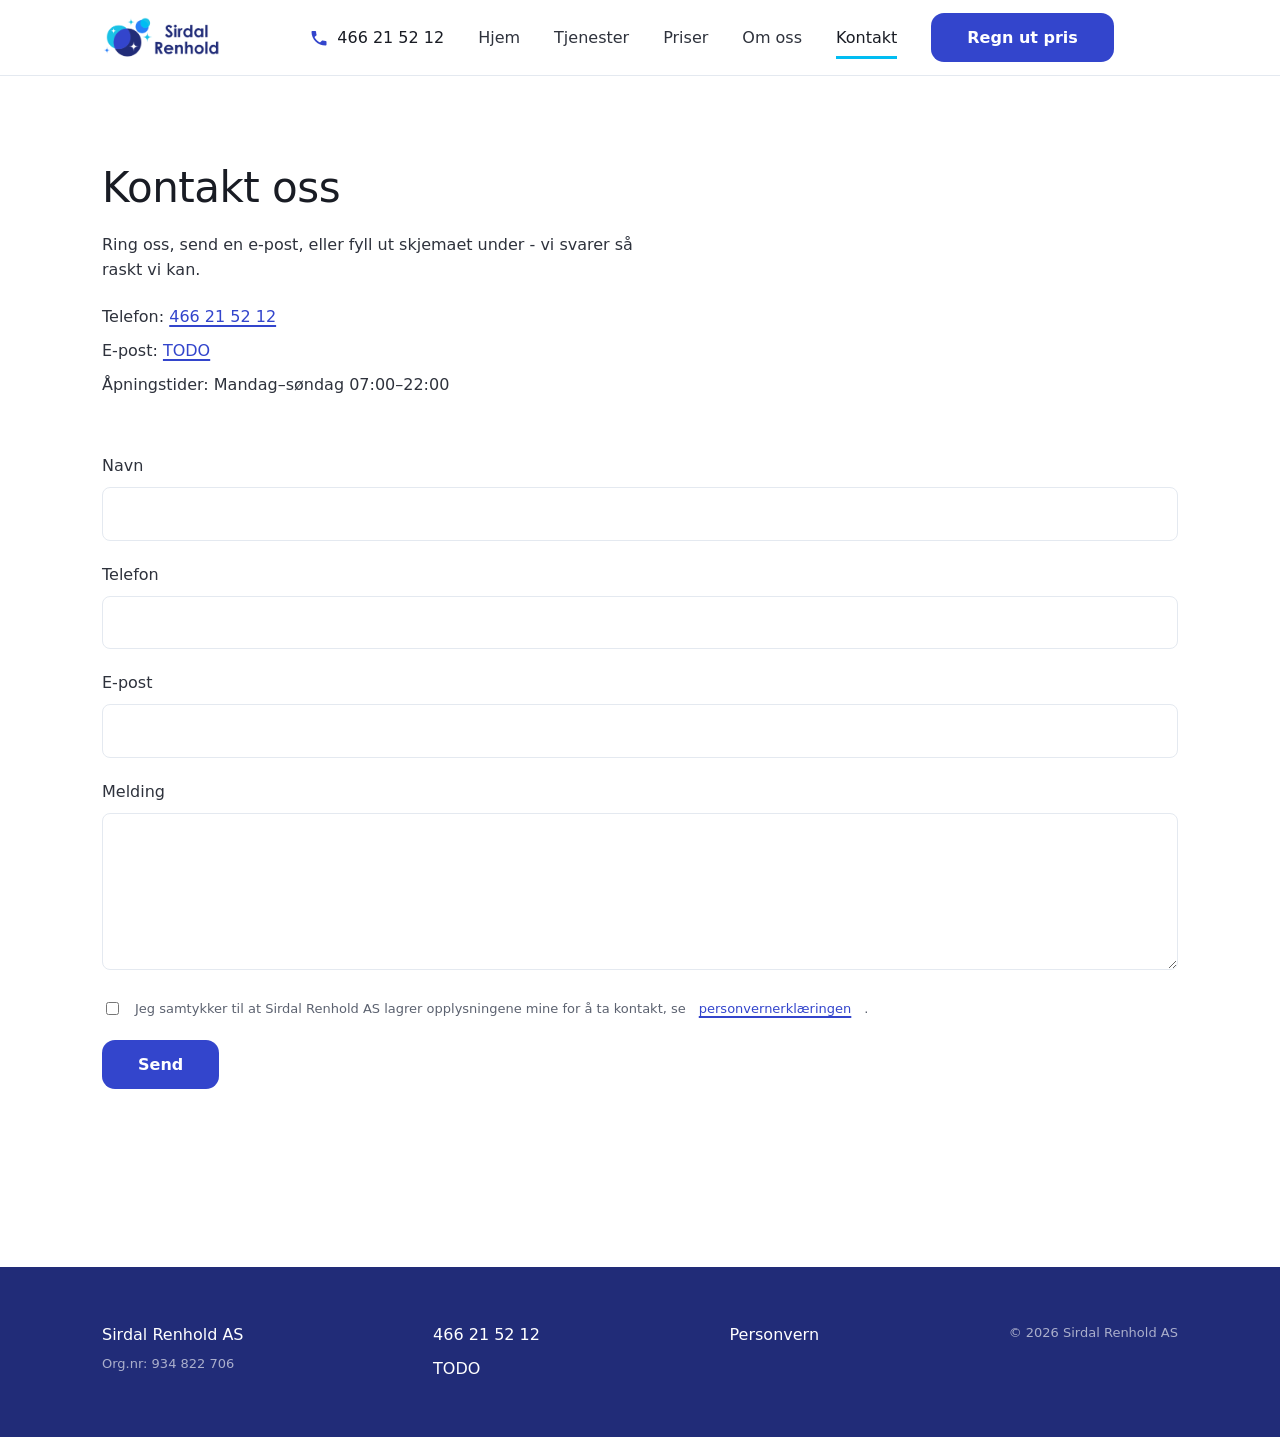
==== kontakt.html @ a957d463 "first build" ====
<!doctype html>
<html lang="nb">
  <head>
    <meta charset="UTF-8" />
    <meta name="viewport" content="width=device-width, initial-scale=1" />
    <title>Kontakt oss – Sirdal Renhold AS</title>
    <meta
      name="description"
      content="Ta kontakt med Sirdal Renhold AS for hyttevask, flyttevask og mer. Ring oss eller send en henvendelse."
    />
    <link rel="canonical" href="https://sirdalrenhold.no/kontakt.html" />
    <link rel="stylesheet" href="/assets/css/tokens.css" />
    <link rel="stylesheet" href="/assets/css/base.css" />
    <link rel="stylesheet" href="/assets/css/components.css" />
  </head>
  <body>
    <a class="skip-link" href="#main">Hopp til hovedinnhold</a>
    <header class="site-header">
      <div class="container header-inner">
        <a
          class="logo"
          href="/index.html"
          aria-label="Sirdal Renhold – til forsiden"
        >
          <img src="/assets/img/logo.png" alt="" width="600" height="213" />
        </a>
        <a
          class="header-phone"
          data-business="phone-href"
          href="tel:+4746215212"
        >
          <svg
            class="icon"
            viewBox="0 0 24 24"
            aria-hidden="true"
            focusable="false"
          >
            <path
              d="M6.6 10.8c1.4 2.8 3.8 5.1 6.6 6.6l2.2-2.2c.3-.3.7-.4 1-.2 1.1.4 2.3.6 3.6.6.6 0 1 .4 1 1V20c0 .6-.4 1-1 1C10.4 21 3 13.6 3 4.5c0-.6.4-1 1-1h3.5c.6 0 1 .4 1 1 0 1.2.2 2.4.6 3.6.1.4 0 .8-.3 1z"
            />
          </svg>
          <span data-business="phone-display">466 21 52 12</span>
        </a>
        <button
          class="hamburger"
          type="button"
          aria-expanded="false"
          aria-controls="main-nav"
          data-nav-toggle
        >
          <span class="sr-only">Åpne meny</span>
          <span class="hamburger-bar" aria-hidden="true"></span>
          <span class="hamburger-bar" aria-hidden="true"></span>
          <span class="hamburger-bar" aria-hidden="true"></span>
        </button>
        <nav class="main-nav" id="main-nav" data-nav aria-label="Hovedmeny">
          <ul>
            <li><a href="/index.html">Hjem</a></li>
            <li><a href="/tjenester.html">Tjenester</a></li>
            <li><a href="/priser.html">Priser</a></li>
            <li><a href="/om-oss.html">Om oss</a></li>
            <li><a href="/kontakt.html" aria-current="page">Kontakt</a></li>
            <a class="btn btn-primary nav-cta" href="/priser.html"
              >Regn ut pris</a
            >
          </ul>
        </nav>
      </div>
    </header>

    <main id="main">
      <section class="section">
        <div class="container">
          <h1>Kontakt oss</h1>
          <p>
            Ring oss, send en e-post, eller fyll ut skjemaet under - vi svarer
            så raskt vi kan.
          </p>

          <ul class="footer-contact" style="margin-bottom: var(--space-6)">
            <li>
              Telefon:
              <a data-business="phone-href" href="tel:+4746215212"
                ><span data-business="phone-display">466 21 52 12</span></a
              >
            </li>
            <li>
              E-post:
              <a data-business="email-href" href="mailto:TODO"
                ><span data-business="email-display">TODO</span></a
              >
            </li>
            <li>Åpningstider: Mandag–søndag 07:00–22:00</li>
          </ul>

          <form data-contact-form novalidate>
            <div class="form-field">
              <label for="contact-name">Navn</label>
              <input
                type="text"
                id="contact-name"
                name="name"
                required
                autocomplete="name"
              />
            </div>
            <div class="form-field">
              <label for="contact-phone">Telefon</label>
              <input
                type="tel"
                id="contact-phone"
                name="phone"
                required
                autocomplete="tel"
              />
            </div>
            <div class="form-field">
              <label for="contact-email">E-post</label>
              <input
                type="email"
                id="contact-email"
                name="email"
                required
                autocomplete="email"
              />
            </div>
            <div class="form-field">
              <label for="contact-message">Melding</label>
              <textarea
                id="contact-message"
                name="message"
                rows="5"
                required
              ></textarea>
            </div>
            <label class="checkbox-field">
              <input
                type="checkbox"
                id="contact-consent"
                name="consent"
                required
              />
              Jeg samtykker til at Sirdal Renhold AS lagrer opplysningene mine
              for å ta kontakt, se
              <a href="/personvern.html">personvernerklæringen</a>.
            </label>
            <button type="submit" class="btn btn-primary">Send</button>
          </form>
        </div>
      </section>
    </main>

    <footer class="site-footer">
      <div class="container footer-inner">
        <div class="footer-brand">
          <p class="footer-name" data-business="name">Sirdal Renhold AS</p>
          <p class="footer-orgnr" data-business="org-nr">Org.nr: 934 822 706</p>
        </div>
        <ul class="footer-contact">
          <li>
            <a data-business="phone-href" href="tel:+4746215212"
              ><span data-business="phone-display">466 21 52 12</span></a
            >
          </li>
          <li>
            <a data-business="email-href" href="mailto:TODO"
              ><span data-business="email-display">TODO</span></a
            >
          </li>
        </ul>
        <ul class="footer-links">
          <li><a href="/personvern.html">Personvern</a></li>
        </ul>
        <p class="footer-copy">
          &copy; <span data-year>2026</span> Sirdal Renhold AS
        </p>
      </div>
    </footer>
    <div class="sticky-cta" data-sticky-cta>
      <a class="btn btn-primary" href="/priser.html">Regn ut pris</a>
      <a
        class="btn btn-secondary"
        data-business="phone-href"
        href="tel:+4746215212"
        >Ring oss</a
      >
    </div>

    <script type="module" src="/assets/js/ui.js"></script>
    <script type="module">
      // Standalone contact form - separate from the price wizard's own form.
      // TODO: faza 3 - send skjemadata til backend i stedet for å bare
      // omdirigere til takkesiden.
      document
        .querySelector('[data-contact-form]')
        .addEventListener('submit', (event) => {
          event.preventDefault();
          window.location.href = '/takk.html';
        });
    </script>
  </body>
</html>
---- assets/css/tokens.css ----
/* Design tokens — Sirdal Renhold
   Type scale steps by √φ (1.272), so every second step is exactly the
   golden ratio. Spacing follows Fibonacci, which converges on φ. */

:root {
  /* Brand ---------------------------------------------------------- */
  --brand-900: #212c78; /* header, footer, CTA hover */
  --brand-600: #3345cc; /* CTA, links, active slider */
  --brand-accent: #01bdf2; /* accents only — 2.2:1 on white */

  /* Ink — headings are near-black, not navy. Three stacked layers of
     brand blue (logo, header, headings) flattened the hierarchy. */
  --ink-900: #191c24;
  --ink-700: #2e323c;
  --ink-500: #5c6270;
  --ink-300: #8a909e;

  --text-primary: var(--ink-700);
  --text-heading: var(--ink-900);
  --text-secondary: var(--ink-500);
  --text-muted: var(--ink-300);

  /* Surfaces ------------------------------------------------------- */
  --surface: #ffffff;
  --surface-alt: #f4f7fb;
  --surface-ink: var(--brand-900);

  --border: #e4e9f0;
  --rule: #dde3ec;

  /* Roles ---------------------------------------------------------- */
  --link: var(--brand-600);
  --cta-bg: var(--brand-600);
  --cta-bg-hover: var(--brand-900);
  --cta-text: #ffffff;
  --danger: #b3261e; /* form/validation errors */
  --star: #c8912e; /* review ratings — amber, not cyan (2.2:1 disappears) */

  /* Type ----------------------------------------------------------- */
  --font-base: 'Figtree', system-ui, -apple-system, sans-serif;
  --font-display: var(--font-base);

  --fs-xs: 0.8125rem; /* 13 */
  --fs-base: 1rem; /* 16 */
  --fs-md: 1.25rem; /* 20 */
  --fs-lg: 1.625rem; /* 26 */
  --fs-xl: 2.0625rem; /* 33 */
  --fs-2xl: 2.625rem; /* 42 */
  --fs-3xl: 3.3125rem; /* 53 */
  --fs-display: clamp(2.6rem, 9vw, 4.25rem); /* 42 → 68 */

  --line-base: 1.618;
  --line-snug: 1.35;
  --line-tight: 1.08;

  --tracking-display: -0.022em;
  --tracking-heading: -0.012em;

  --weight-regular: 400;
  --weight-medium: 500;
  --weight-semibold: 600;

  /* Space — Fibonacci ---------------------------------------------- */
  --space-1: 0.3125rem; /* 5 */
  --space-2: 0.5rem; /* 8 */
  --space-3: 0.8125rem; /* 13 */
  --space-4: 1.3125rem; /* 21 */
  --space-5: 2.125rem; /* 34 */
  --space-6: 3.4375rem; /* 55 */
  --space-7: 5.5625rem; /* 89 */

  /* Layout — φ splits: 38.2% / 61.8% ------------------------------- */
  --maxw: 71.5rem;
  --measure: 34rem; /* ~68 characters */
  --split-minor: 38.2%;
  --split-major: 61.8%;

  --radius-sm: 8px;
  --radius: 13px;
  --radius-lg: 21px;

  --motion-duration: 380ms;
  --motion-ease: cubic-bezier(0.22, 0.61, 0.36, 1);

  /* Shadow — used sparingly; borders carry elevation everywhere else. */
  --shadow-lifted: 0 -8px 24px rgba(25, 28, 36, 0.12);
}
---- assets/css/base.css ----
/* Base styles: reset, typography, layout primitives and accessibility
   helpers shared by every page. Mobile-first — unadorned rules target
   small screens, larger breakpoints are added on top. */

*,
*::before,
*::after {
  box-sizing: border-box;
}

html {
  -webkit-text-size-adjust: 100%;
}

body {
  margin: 0;
  font-family: var(--font-base);
  font-size: var(--fs-base);
  font-weight: var(--weight-regular);
  line-height: var(--line-base);
  color: var(--text-primary);
  background: var(--surface);
  -webkit-font-smoothing: antialiased;
}

/* Headings ---------------------------------------------------------- */
/* Near-black, not brand navy. Weight stays at 500 — at these sizes,
   presence comes from scale and whitespace rather than bold weight. */

h1,
h2,
h3,
h4 {
  color: var(--text-heading);
  font-weight: var(--weight-medium);
  line-height: var(--line-tight);
  letter-spacing: var(--tracking-heading);
  text-wrap: balance;
  margin: 0 0 var(--space-4);
}

h1 {
  font-size: var(--fs-2xl);
}

h2 {
  font-size: var(--fs-xl);
  margin-bottom: var(--space-4);
}

h3 {
  font-size: var(--fs-md);
  line-height: var(--line-snug);
  letter-spacing: 0;
  margin-bottom: var(--space-3);
}

h4 {
  font-size: var(--fs-base);
  font-weight: var(--weight-semibold);
  line-height: var(--line-snug);
  letter-spacing: 0;
  margin-bottom: var(--space-2);
}

/* Hero headline. Larger, tighter tracking, capped at two lines on
   phones. Only ever one per page. */
.display {
  font-family: var(--font-display);
  font-size: var(--fs-display);
  font-weight: var(--weight-medium);
  line-height: var(--line-tight);
  letter-spacing: var(--tracking-display);
  color: var(--text-heading);
  margin: 0 0 var(--space-4);
}

.lead {
  font-size: var(--fs-md);
  line-height: 1.5;
  color: var(--text-secondary);
  max-width: var(--measure);
  margin: 0 0 var(--space-5);
}

p {
  margin: 0 0 var(--space-4);
  max-width: var(--measure);
}

p:last-child {
  margin-bottom: 0;
}

small,
.text-sm {
  font-size: var(--fs-xs);
  color: var(--text-secondary);
}

a {
  color: var(--link);
  text-decoration-thickness: 1.5px;
  text-underline-offset: 3px;
}

a:hover {
  color: var(--brand-900);
}

img {
  max-width: 100%;
  height: auto;
  display: block;
}

ul,
ol {
  padding-left: var(--space-4);
  margin: 0 0 var(--space-4);
}

li + li {
  margin-top: var(--space-2);
}

button,
input,
select,
textarea {
  font: inherit;
  color: inherit;
}

/* Layout primitives ------------------------------------------------- */

.container {
  width: 100%;
  max-width: var(--maxw);
  margin-inline: auto;
  padding-inline: var(--space-4);
}

@media (min-width: 48rem) {
  .container {
    padding-inline: var(--space-5);
  }
}

/* Section rhythm. Vertical padding scales with viewport but stays on
   the Fibonacci steps at both ends. */
.section {
  padding-block: var(--space-6);
}

@media (min-width: 48rem) {
  .section {
    padding-block: var(--space-7);
  }
}

/* Section separation — the previous build ran every section on white
   with no divider, so they bled into one another. Two devices, used
   alternately rather than together: a tinted surface, or a hairline. */

.section-alt {
  background: var(--surface-alt);
}

.section--ruled + .section--ruled {
  border-top: 1px solid var(--rule);
}

/* A single cyan hairline marks major transitions only — the accent is
   too low-contrast for text but works as a 3px structural mark. */
.section--accent {
  border-top: 3px solid var(--brand-accent);
}

/* φ split for two-column blocks: 38.2 / 61.8 rather than an even half. */
.split {
  display: grid;
  gap: var(--space-5);
}

@media (min-width: 56rem) {
  .split {
    grid-template-columns: var(--split-minor) 1fr;
    gap: var(--space-6);
    align-items: center;
  }

  .split--reverse {
    grid-template-columns: 1fr var(--split-minor);
  }
}

main {
  display: block;
}

/* Accessibility helpers ---------------------------------------------- */

.sr-only {
  position: absolute;
  width: 1px;
  height: 1px;
  padding: 0;
  margin: -1px;
  overflow: hidden;
  clip: rect(0, 0, 0, 0);
  white-space: nowrap;
  border: 0;
}

.skip-link {
  position: absolute;
  left: var(--space-4);
  top: -100px;
  background: var(--brand-900);
  color: #fff;
  padding: var(--space-2) var(--space-4);
  border-radius: var(--radius-sm);
  z-index: 1000;
  transition: top 0.2s ease;
}

.skip-link:focus {
  top: var(--space-4);
}

/* Every interactive element gets a visible, consistent focus ring. */
a:focus-visible,
button:focus-visible,
input:focus-visible,
select:focus-visible,
textarea:focus-visible,
[tabindex]:focus-visible {
  outline: 2px solid var(--brand-600);
  outline-offset: 2px;
  border-radius: var(--radius-sm);
}

/* Scroll-triggered animation hook (see assets/js/ui.js).
   Transform-only motion, so layout space is never affected (CLS). */
[data-animate] {
  opacity: 0;
  transform: translateY(13px);
  transition:
    opacity var(--motion-duration) var(--motion-ease),
    transform var(--motion-duration) var(--motion-ease);
}

[data-animate].is-visible {
  opacity: 1;
  transform: translateY(0);
}

@media (prefers-reduced-motion: reduce) {
  [data-animate] {
    opacity: 1;
    transform: none;
    transition: none;
  }

  * {
    scroll-behavior: auto !important;
  }
}
---- assets/css/components.css ----
/* Component styles: header, hero, cards, calculator/wizard, reviews,
   footer and buttons. Mobile-first; see breakpoints at the bottom of
   each block.

   Weight discipline: 600 is the heaviest weight used anywhere. Emphasis
   comes from scale, colour and space — when every label is 700, nothing
   reads as emphasised. */

/* Buttons ------------------------------------------------------------ */

.btn {
  display: inline-flex;
  align-items: center;
  justify-content: center;
  gap: var(--space-2);
  padding: var(--space-3) var(--space-5);
  border-radius: var(--radius);
  border: 2px solid transparent;
  font-weight: var(--weight-semibold);
  line-height: 1.2;
  text-decoration: none;
  cursor: pointer;
  transition:
    background-color 0.18s ease,
    color 0.18s ease,
    border-color 0.18s ease;
}

.btn-primary {
  background: var(--cta-bg);
  color: var(--cta-text);
}

.btn-primary:hover {
  background: var(--cta-bg-hover);
  color: var(--cta-text);
}

.btn-secondary {
  background: transparent;
  color: var(--brand-600);
  border-color: var(--brand-600);
}

.btn-secondary:hover {
  background: var(--surface-alt);
  color: var(--brand-900);
}

/* On the hero's dark overlay the outlined button needs white borders. */
.hero .btn-secondary {
  color: #fff;
  border-color: rgba(255, 255, 255, 0.65);
}

.hero .btn-secondary:hover {
  background: rgba(255, 255, 255, 0.14);
  color: #fff;
}

.btn-tertiary {
  background: transparent;
  color: var(--brand-600);
  text-decoration: underline;
  text-underline-offset: 3px;
  padding-inline: var(--space-2);
}

.btn:disabled {
  opacity: 0.45;
  cursor: not-allowed;
}

/* Header --------------------------------------------------------------- */
/* Expected DOM order inside .header-inner:
   .logo → .header-phone → .hamburger → .main-nav
   One layout mechanism only: gap plus a single auto margin. Mixing
   space-between with per-item auto margins produced the uneven spacing
   in the previous build.

   position: sticky silently stops working if any ancestor of
   .site-header has overflow set to hidden, scroll or auto. If the bar
   still scrolls away, look for an overflow-x: hidden added to html,
   body or a page wrapper to suppress horizontal scrolling — replace it
   with overflow-x: clip, which does not break sticky. */

/* Light header. The logo is a colour mark built for light backgrounds —
   on navy its own navy lettering disappears. A hairline separates the
   bar from white page content; .is-scrolled deepens it once the page
   moves, so the header reads as a layer above the content. */

.site-header {
  position: sticky;
  top: 0;
  /* Fallback matters: if --z-header is missing the declaration is
     invalid, z-index falls back to auto and the bar sinks behind the
     page content, showing through only where content is transparent. */
  z-index: var(--z-header, 100);
  isolation: isolate;
  background: var(--surface);
  color: var(--ink-900);
  border-bottom: 1px solid var(--border);
  transition: box-shadow 0.2s ease;
}

.site-header.is-scrolled {
  box-shadow: 0 1px 12px rgba(25, 28, 36, 0.07);
}

.header-inner {
  display: flex;
  align-items: center;
  flex-wrap: wrap;
  gap: var(--space-4);
  padding-block: var(--space-3);
}

.logo {
  display: flex;
  align-items: center;
  margin-right: auto;
  text-decoration: none;
}

.logo img {
  height: 34px;
  width: auto;
}

@media (min-width: 45rem) {
  .logo img {
    height: 42px;
  }
}

.header-phone {
  display: inline-flex;
  align-items: center;
  gap: var(--space-2);
  color: var(--ink-900);
  text-decoration: none;
  font-weight: var(--weight-medium);
  white-space: nowrap;
}

.header-phone:hover {
  color: var(--brand-600);
}

/* Cyan is fine on an icon — it carries no text and no meaning on its own. */
.header-phone .icon {
  width: 20px;
  height: 20px;
  fill: var(--brand-600);
  flex-shrink: 0;
}

.hamburger {
  display: flex;
  flex-direction: column;
  justify-content: center;
  gap: 5px;
  width: 44px;
  height: 44px;
  margin-right: calc(var(--space-2) * -1);
  background: transparent;
  border: none;
  cursor: pointer;
  padding: 0;
}

.hamburger-bar {
  display: block;
  width: 24px;
  height: 2px;
  margin-inline: auto;
  background: var(--ink-900);
  border-radius: 1px;
}

/* Mobile: nav wraps onto its own full-width row and collapses. */
.main-nav {
  flex-basis: 100%;
  display: none;
  border-top: 1px solid var(--border);
}

.main-nav.is-open {
  display: block;
}

.main-nav ul {
  list-style: none;
  margin: 0;
  padding: var(--space-3) 0 var(--space-4);
  display: flex;
  flex-direction: column;
  gap: 0;
}

.main-nav li + li {
  margin-top: 0;
}

.main-nav a {
  color: var(--ink-700);
  text-decoration: none;
  display: block;
  padding: var(--space-3) 0;
}

.main-nav a:hover {
  color: var(--brand-600);
}

/* Current page is marked with weight and a cyan underline rather than
   colour alone, so the state survives for colour-blind users. */
.main-nav a[aria-current='page'] {
  color: var(--ink-900);
  font-weight: var(--weight-medium);
  box-shadow: inset 0 -3px 0 var(--brand-accent);
}

.nav-cta {
  margin-top: var(--space-3);
}

/* .main-nav a above (color/display/padding) is more specific than the
   plain .btn/.btn-primary classes and would otherwise flatten the CTA
   to a bare text link — restore the button look explicitly. */
.main-nav a.nav-cta {
  display: inline-flex;
  color: var(--cta-text);
  padding: var(--space-3) var(--space-5);
}

.main-nav a.nav-cta:hover {
  color: var(--cta-text);
}

@media (min-width: 45rem) {
  .header-inner {
    flex-wrap: nowrap;
    gap: var(--space-5);
  }

  .hamburger {
    display: none;
  }

  .logo {
    margin-right: var(--space-6);
  }

  .main-nav {
    flex-basis: auto;
    display: block;
    margin-right: auto;
    border-top: none;
  }

  .main-nav ul {
    flex-direction: row;
    align-items: center;
    padding: 0;
    gap: var(--space-5);
  }

  .main-nav a {
    padding: var(--space-2) 0;
  }

  .nav-cta {
    margin-top: 0;
  }
}

/* Hero ------------------------------------------------------------------ */
/* Height is 61.8vh — the golden section of the viewport. This is the
   deliberate reason the next section stays visible on load. */

.hero {
  position: relative;
  min-height: 61.8vh;
  display: flex;
  align-items: flex-end;
  background-size: cover;
  background-position: center;
  color: #fff;
}

.hero::before {
  content: '';
  position: absolute;
  inset: 0;
  background: linear-gradient(
    180deg,
    rgba(25, 28, 36, 0.25) 0%,
    rgba(33, 44, 120, 0.82) 100%
  );
}

.hero-content {
  position: relative;
  padding-block: var(--space-6) var(--space-6);
  max-width: 40rem;
}

.hero h1,
.hero .display {
  color: #fff;
  font-size: var(--fs-display);
  font-weight: var(--weight-medium);
  line-height: var(--line-tight);
  letter-spacing: var(--tracking-display);
  margin-bottom: var(--space-4);
}

.hero-subtitle {
  color: rgba(255, 255, 255, 0.86);
  font-size: var(--fs-md);
  line-height: 1.5;
  max-width: 32rem;
  margin-bottom: var(--space-5);
}

.hero-actions {
  display: flex;
  flex-wrap: wrap;
  gap: var(--space-3);
}

/* Trust bar --------------------------------------------------------------- */
/* Cyan behind navy text is 5.6:1 — the one place the accent carries text. */

.trust-bar {
  background: var(--brand-accent);
  color: var(--brand-900);
}

.trust-bar .container {
  display: flex;
  flex-wrap: wrap;
  justify-content: center;
  gap: var(--space-3) var(--space-5);
  padding-block: var(--space-3);
  font-weight: var(--weight-medium);
  font-size: var(--fs-xs);
  text-align: center;
}

.trust-bar-item {
  display: flex;
  align-items: center;
  gap: var(--space-2);
}

/* Service cards ------------------------------------------------------------- */
/* Border, no drop shadow. Identical soft shadows under every card is the
   single most template-looking device in a generated layout. */

.service-grid {
  display: grid;
  gap: var(--space-4);
  grid-template-columns: 1fr;
}

@media (min-width: 40rem) {
  .service-grid {
    grid-template-columns: repeat(3, 1fr);
    gap: var(--space-5);
  }
}

.service-card {
  background: var(--surface);
  border: 1px solid var(--border);
  border-radius: var(--radius);
  overflow: hidden;
  display: flex;
  flex-direction: column;
  transition: border-color 0.18s ease;
}

.service-card:hover {
  border-color: var(--brand-600);
}

.service-card img {
  aspect-ratio: 4 / 3;
  object-fit: cover;
  width: 100%;
}

.service-card-body {
  padding: var(--space-4);
  display: flex;
  flex-direction: column;
  gap: var(--space-2);
  flex: 1;
}

.service-card-body h3 {
  margin: 0;
}

.service-card-price {
  color: var(--text-secondary);
  font-weight: var(--weight-medium);
}

.service-card-price strong {
  color: var(--ink-900);
  font-weight: var(--weight-semibold);
}

.service-card-body .btn {
  margin-top: auto;
  align-self: flex-start;
}

/* Wizard option cards ------------------------------------------------------ */

.wizard-options {
  display: grid;
  gap: var(--space-3);
  grid-template-columns: 1fr;
  margin-bottom: var(--space-5);
}

@media (min-width: 35rem) {
  .wizard-options {
    grid-template-columns: repeat(2, 1fr);
  }
}

.option-card {
  display: flex;
  align-items: center;
  gap: var(--space-3);
  padding: var(--space-4);
  border: 2px solid var(--border);
  border-radius: var(--radius);
  cursor: pointer;
  transition:
    border-color 0.18s ease,
    background-color 0.18s ease;
}

.option-card:hover {
  border-color: var(--ink-300);
}

.option-card:has(input:checked) {
  border-color: var(--brand-600);
  background: var(--surface-alt);
}

.variant-cards {
  display: grid;
  gap: var(--space-3);
  grid-template-columns: 1fr;
  margin-bottom: var(--space-4);
}

@media (min-width: 40rem) {
  .variant-cards {
    grid-template-columns: repeat(3, 1fr);
    gap: var(--space-4);
  }
}

.variant-card {
  position: relative;
  display: flex;
  flex-direction: column;
  gap: var(--space-1);
  padding: var(--space-4);
  border: 2px solid var(--border);
  border-radius: var(--radius);
  cursor: pointer;
  transition:
    border-color 0.18s ease,
    background-color 0.18s ease;
}

.variant-card input {
  position: absolute;
  opacity: 0;
}

.variant-card.is-selected,
.variant-card:has(input:checked) {
  border-color: var(--brand-600);
  background: var(--surface-alt);
}

.variant-name {
  font-weight: var(--weight-semibold);
  color: var(--ink-900);
}

.variant-desc {
  color: var(--text-secondary);
  font-size: var(--fs-xs);
  line-height: 1.5;
}

.variant-price {
  font-weight: var(--weight-semibold);
  color: var(--ink-900);
  font-size: var(--fs-lg);
  letter-spacing: var(--tracking-heading);
}

/* Recommended state is carried by the badge, not by a cyan border —
   cyan on white is 2.2:1 and reads as no border at all. */
.variant-card.is-recommended {
  border-color: var(--brand-900);
}

.badge {
  position: absolute;
  top: calc(var(--space-3) * -1);
  right: var(--space-3);
  background: var(--brand-900);
  color: #fff;
  font-size: var(--fs-xs);
  font-weight: var(--weight-semibold);
  padding: 3px var(--space-3);
  border-radius: 999px;
}

.chip {
  display: inline-flex;
  align-items: center;
  gap: var(--space-1);
  padding: var(--space-2) var(--space-3);
  border: 1px solid var(--border);
  border-radius: 999px;
  cursor: pointer;
  margin-right: var(--space-2);
  margin-bottom: var(--space-2);
}

.chip:has(input:checked) {
  border-color: var(--brand-600);
  background: var(--surface-alt);
}

/* Mini calculator (index.html) ------------------------------------------------ */

.mini-calc-widget {
  background: var(--surface-alt);
  border: 1px solid var(--border);
  border-radius: var(--radius-lg);
  padding: var(--space-5);
  max-width: 30rem;
}

.mini-calc-field {
  margin-bottom: var(--space-4);
}

.mini-calc-field label {
  display: block;
  font-weight: var(--weight-medium);
  margin-bottom: var(--space-2);
}

.mini-calc-types {
  display: flex;
  flex-wrap: wrap;
}

.mini-calc-result {
  font-size: var(--fs-xl);
  font-weight: var(--weight-medium);
  color: var(--ink-900);
  letter-spacing: var(--tracking-heading);
}

input[type='range'] {
  width: 100%;
  accent-color: var(--brand-600);
  height: 24px;
}

/* Wizard (priser.html) ---------------------------------------------------------- */

.wizard {
  background: var(--surface);
  border: 1px solid var(--border);
  border-radius: var(--radius-lg);
  padding: var(--space-4);
  margin-bottom: var(--space-6);
}

@media (min-width: 40rem) {
  .wizard {
    padding: var(--space-5);
  }
}

.wizard-progress {
  display: flex;
  align-items: baseline;
  justify-content: space-between;
  gap: var(--space-3);
  font-size: var(--fs-xs);
  color: var(--text-secondary);
  margin-bottom: var(--space-3);
}

.wizard-progress-bar {
  height: 3px;
  background: var(--border);
  border-radius: 2px;
  overflow: hidden;
  margin-bottom: var(--space-5);
}

.wizard-progress-bar > span {
  display: block;
  height: 100%;
  background: var(--brand-600);
  transition: width 0.3s var(--motion-ease);
}

.wizard-sum {
  display: flex;
  align-items: baseline;
  justify-content: space-between;
  gap: var(--space-3);
  border-top: 1px solid var(--border);
  padding-top: var(--space-3);
  margin-bottom: var(--space-4);
  color: var(--text-secondary);
}

.wizard-sum strong {
  font-size: var(--fs-md);
  font-weight: var(--weight-semibold);
  color: var(--ink-900);
}

.wizard-field {
  margin-bottom: var(--space-5);
}

.wizard-field label {
  display: block;
  font-weight: var(--weight-medium);
  margin-bottom: var(--space-2);
}

.wizard-fieldset {
  border: none;
  padding: 0;
  margin: var(--space-3) 0;
}

.wizard-fieldset legend {
  font-weight: var(--weight-medium);
  padding: 0;
  margin-bottom: var(--space-2);
}

.wizard-note {
  background: var(--surface-alt);
  border-left: 3px solid var(--brand-accent);
  padding: var(--space-3) var(--space-4);
  border-radius: 0 var(--radius-sm) var(--radius-sm) 0;
  color: var(--text-primary);
  font-size: var(--fs-xs);
  line-height: 1.5;
  margin-bottom: var(--space-4);
}

.wizard-hint {
  color: var(--danger);
  font-size: var(--fs-xs);
  margin-bottom: var(--space-3);
}

.wizard-nav {
  display: flex;
  flex-wrap: wrap;
  gap: var(--space-3);
  margin-top: var(--space-5);
}

.checkbox-field {
  display: flex;
  align-items: flex-start;
  gap: var(--space-3);
  margin-bottom: var(--space-4);
  cursor: pointer;
  font-size: var(--fs-xs);
  color: var(--text-secondary);
  line-height: 1.5;
}

.checkbox-field input {
  margin-top: 3px;
  flex-shrink: 0;
}

.summary-lines {
  list-style: none;
  padding: 0;
  margin: 0 0 var(--space-4);
  border-top: 1px solid var(--border);
}

.summary-lines li {
  display: flex;
  justify-content: space-between;
  gap: var(--space-3);
  padding: var(--space-3) 0;
  border-bottom: 1px solid var(--border);
  margin-top: 0;
  color: var(--text-secondary);
}

.summary-lines li > span:last-child {
  color: var(--ink-900);
  white-space: nowrap;
}

.summary-total {
  display: flex;
  justify-content: space-between;
  align-items: baseline;
  gap: var(--space-3);
  font-size: var(--fs-lg);
  font-weight: var(--weight-medium);
  color: var(--ink-900);
  letter-spacing: var(--tracking-heading);
  margin-bottom: var(--space-3);
}

.disclaimer {
  font-size: var(--fs-xs);
  line-height: 1.5;
  color: var(--text-secondary);
}

/* Forms ------------------------------------------------------------------------ */

.form-field {
  margin-bottom: var(--space-4);
}

.form-field label {
  display: block;
  font-weight: var(--weight-medium);
  margin-bottom: var(--space-2);
}

.form-field input,
.form-field textarea,
.form-field select,
.wizard-field input,
.wizard-field select {
  width: 100%;
  padding: var(--space-3);
  border: 1px solid var(--border);
  border-radius: var(--radius-sm);
  background: var(--surface);
  transition: border-color 0.18s ease;
}

.form-field input:hover,
.form-field textarea:hover,
.form-field select:hover {
  border-color: var(--ink-300);
}

.form-field input[aria-invalid='true'],
.form-field textarea[aria-invalid='true'] {
  border-color: var(--danger);
}

/* Price table (priser.html static fallback) ------------------------------------- */

.price-table {
  width: 100%;
  border-collapse: collapse;
  margin-top: var(--space-4);
}

.price-table caption {
  text-align: left;
  font-weight: var(--weight-medium);
  margin-bottom: var(--space-3);
  color: var(--ink-900);
}

.price-table th,
.price-table td {
  text-align: left;
  padding: var(--space-3) var(--space-3) var(--space-3) 0;
  border-bottom: 1px solid var(--border);
}

.price-table th {
  color: var(--text-secondary);
  font-weight: var(--weight-medium);
  font-size: var(--fs-xs);
}

.price-table td:last-child,
.price-table th:last-child {
  text-align: right;
  padding-right: 0;
  white-space: nowrap;
}

/* Reviews ------------------------------------------------------------------------ */
/* Stars are amber, not cyan. Cyan sits at 2.2:1 on white — invisible in
   daylight on a phone, which is where most of this traffic is. */

.reviews-summary {
  display: flex;
  align-items: baseline;
  flex-wrap: wrap;
  gap: var(--space-2);
  margin-bottom: var(--space-4);
}

.reviews-rating {
  font-size: var(--fs-lg);
  font-weight: var(--weight-medium);
  color: var(--ink-900);
  letter-spacing: var(--tracking-heading);
}

.reviews-stars,
.review-stars {
  color: var(--star);
  letter-spacing: 1px;
}

.reviews-count {
  color: var(--text-secondary);
  font-size: var(--fs-xs);
}

.reviews-slider {
  display: flex;
  gap: var(--space-3);
  overflow-x: auto;
  scroll-snap-type: x mandatory;
  list-style: none;
  padding: 0 0 var(--space-3);
  margin: 0;
  scrollbar-width: thin;
}

.review-card {
  scroll-snap-align: start;
  flex: 0 0 min(17rem, 82%);
  background: var(--surface-alt);
  border-radius: var(--radius);
  padding: var(--space-4);
  margin-top: 0;
}

.review-head {
  display: flex;
  align-items: center;
  gap: var(--space-3);
  margin-bottom: var(--space-3);
}

.review-avatar {
  border-radius: 50%;
  width: 34px;
  height: 34px;
  flex-shrink: 0;
  margin: 0;
}

.review-author {
  font-weight: var(--weight-medium);
  color: var(--ink-900);
  font-size: var(--fs-xs);
}

.review-stars {
  display: block;
  font-size: var(--fs-xs);
}

.review-text {
  font-size: var(--fs-xs);
  line-height: 1.55;
  color: var(--text-primary);
  margin: 0;
}

.reviews-loading {
  color: var(--text-secondary);
}

/* FAQ ------------------------------------------------------------------------------ */

.faq-item {
  border-bottom: 1px solid var(--border);
  padding: var(--space-4) 0;
}

.faq-item summary {
  font-weight: var(--weight-medium);
  cursor: pointer;
  color: var(--ink-900);
  list-style: none;
}

.faq-item summary::-webkit-details-marker {
  display: none;
}

.faq-item summary::after {
  content: '+';
  float: right;
  color: var(--brand-600);
  font-weight: var(--weight-regular);
}

.faq-item[open] summary::after {
  content: '–';
}

.faq-item p {
  margin-top: var(--space-3);
  margin-bottom: 0;
  color: var(--text-secondary);
}

/* Footer --------------------------------------------------------------------------- */

.site-footer {
  background: var(--brand-900);
  color: rgba(255, 255, 255, 0.82);
  padding-block: var(--space-6);
  margin-top: var(--space-7);
}

.footer-inner {
  display: flex;
  flex-direction: column;
  gap: var(--space-5);
}

.footer-inner a {
  color: #fff;
  text-decoration: none;
}

.footer-inner a:hover {
  color: var(--brand-accent);
  text-decoration: underline;
}

.footer-contact,
.footer-links {
  list-style: none;
  padding: 0;
  margin: 0;
  display: flex;
  flex-direction: column;
  gap: var(--space-2);
}

.footer-contact li,
.footer-links li {
  margin-top: 0;
}

.footer-name {
  font-weight: var(--weight-medium);
  color: #fff;
  margin: 0 0 var(--space-1);
}

.footer-orgnr,
.footer-copy {
  color: rgba(255, 255, 255, 0.62);
  margin: 0;
  font-size: var(--fs-xs);
}

@media (min-width: 45rem) {
  .footer-inner {
    flex-direction: row;
    justify-content: space-between;
    gap: var(--space-6);
    flex-wrap: wrap;
  }
}

/* Sticky mobile CTA bar --------------------------------------------------------------- */

.sticky-cta {
  position: fixed;
  bottom: 0;
  left: 0;
  right: 0;
  z-index: var(--z-sticky-cta, 90);
  display: flex;
  gap: var(--space-2);
  padding: var(--space-3);
  padding-bottom: max(var(--space-3), env(safe-area-inset-bottom));
  background: var(--surface);
  border-top: 1px solid var(--border);
  box-shadow: var(--shadow-lifted);
  transform: translateY(110%);
  transition: transform 0.3s var(--motion-ease);
}

.sticky-cta .btn {
  flex: 1;
}

.sticky-cta.is-visible {
  transform: translateY(0);
}

@media (min-width: 60rem) {
  .sticky-cta {
    display: none;
  }
}

@media (prefers-reduced-motion: reduce) {
  .sticky-cta,
  .wizard-progress-bar > span {
    transition: none;
  }
}
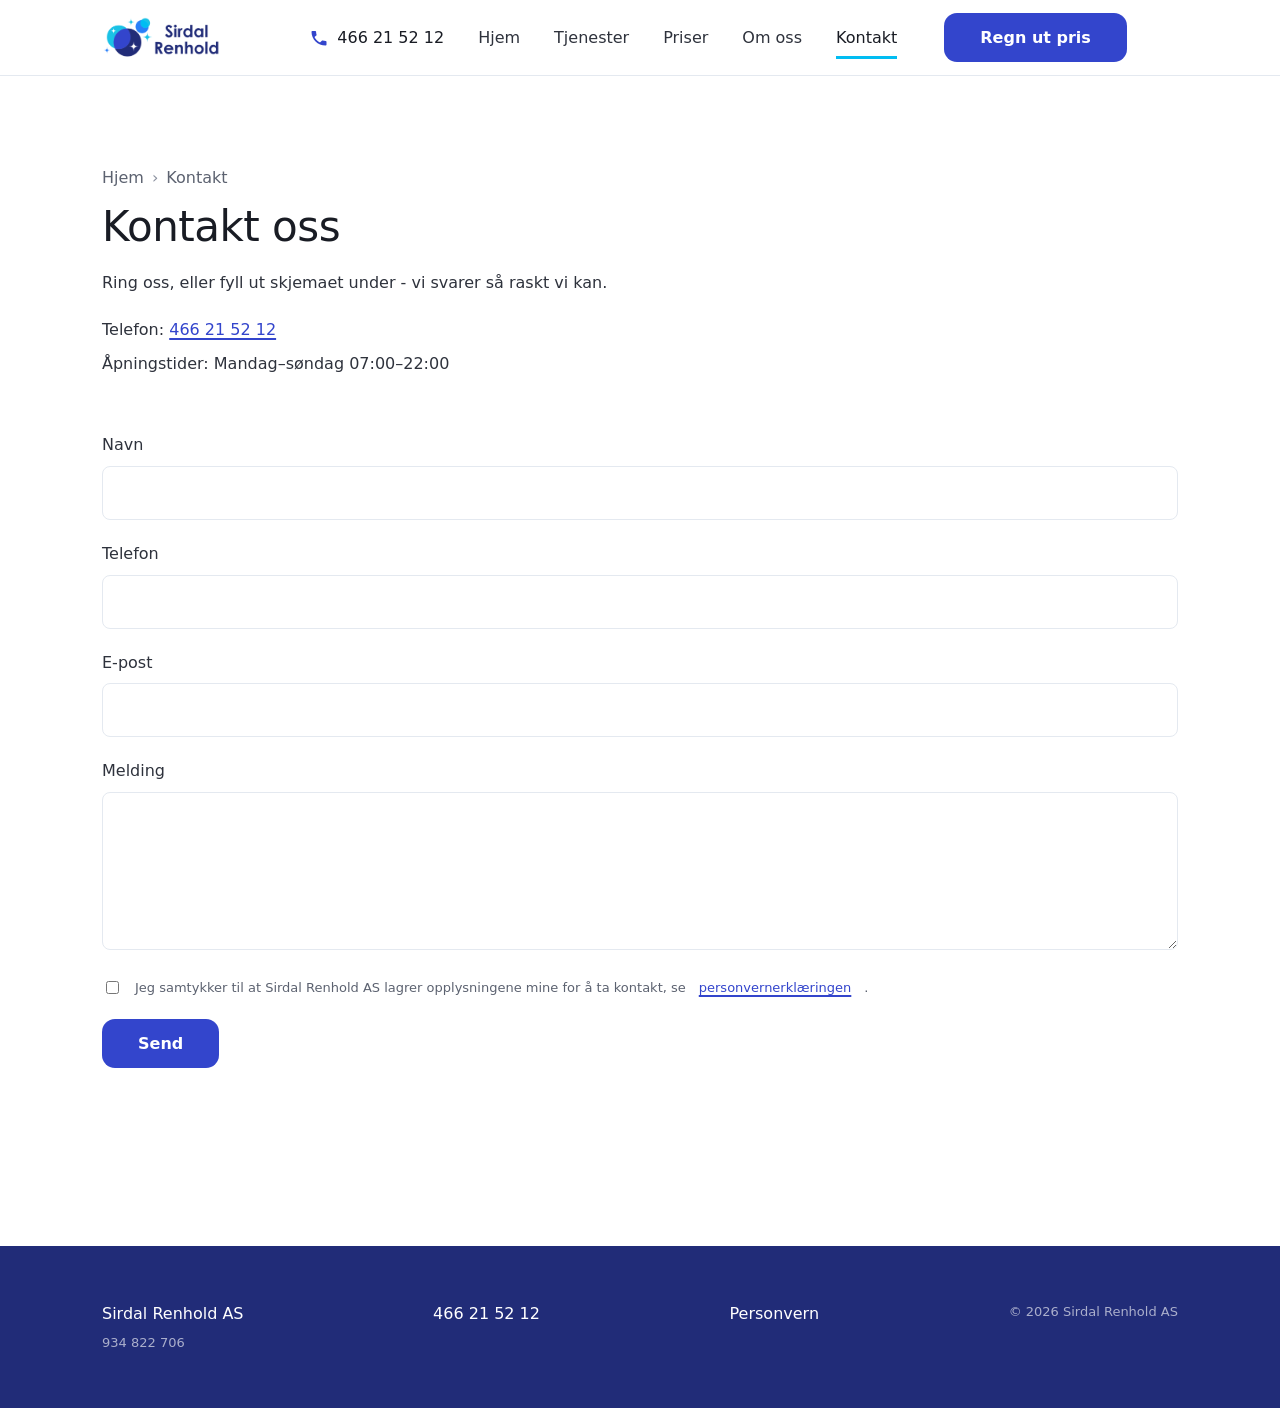
==== commit 65b639b8: "general changes, phase 2" ====
--- a/kontakt.html
+++ b/kontakt.html
@@ -8,10 +8,50 @@
       name="description"
       content="Ta kontakt med Sirdal Renhold AS for hyttevask, flyttevask og mer. Ring oss eller send en henvendelse."
     />
+    <meta property="og:type" content="website" />
+    <meta property="og:site_name" content="Sirdal Renhold AS" />
+    <meta property="og:title" content="Kontakt oss – Sirdal Renhold AS" />
+    <meta
+      property="og:description"
+      content="Ta kontakt med Sirdal Renhold AS for hyttevask, flyttevask og mer. Ring oss eller send en henvendelse."
+    />
+    <meta property="og:url" content="https://sirdalrenhold.no/kontakt.html" />
+    <meta
+      property="og:image"
+      content="https://sirdalrenhold.no/assets/img/og-image.png"
+    />
+    <meta property="og:locale" content="nb_NO" />
+    <meta name="twitter:card" content="summary_large_image" />
+
+    <link rel="icon" href="/favicon.ico" sizes="32x32" />
+    <link rel="icon" href="/assets/img/icon.svg" type="image/svg+xml" />
+    <link rel="apple-touch-icon" href="/assets/img/apple-touch-icon.png" />
+    <meta name="theme-color" content="#212C78" />
     <link rel="canonical" href="https://sirdalrenhold.no/kontakt.html" />
     <link rel="stylesheet" href="/assets/css/tokens.css" />
     <link rel="stylesheet" href="/assets/css/base.css" />
     <link rel="stylesheet" href="/assets/css/components.css" />
+    <link rel="apple-touch-icon" sizes="180x180" href="/apple-touch-icon.png" />
+    <link rel="icon" type="image/png" sizes="32x32" href="/favicon-32x32.png" />
+    <link rel="icon" type="image/png" sizes="16x16" href="/favicon-16x16.png" />
+    <link rel="manifest" href="/site.webmanifest" />
+    <meta name="theme-color" content="#212C78" />
+
+    <script type="application/ld+json">
+      {
+        "@context": "https://schema.org",
+        "@type": "BreadcrumbList",
+        "itemListElement": [
+          {
+            "@type": "ListItem",
+            "position": 1,
+            "name": "Hjem",
+            "item": "https://sirdalrenhold.no/"
+          },
+          { "@type": "ListItem", "position": 2, "name": "Kontakt" }
+        ]
+      }
+    </script>
   </head>
   <body>
     <a class="skip-link" href="#main">Hopp til hovedinnhold</a>
@@ -39,7 +79,7 @@
               d="M6.6 10.8c1.4 2.8 3.8 5.1 6.6 6.6l2.2-2.2c.3-.3.7-.4 1-.2 1.1.4 2.3.6 3.6.6.6 0 1 .4 1 1V20c0 .6-.4 1-1 1C10.4 21 3 13.6 3 4.5c0-.6.4-1 1-1h3.5c.6 0 1 .4 1 1 0 1.2.2 2.4.6 3.6.1.4 0 .8-.3 1z"
             />
           </svg>
-          <span data-business="phone-display">466 21 52 12</span>
+          <span data-business="phone-display">462 15 212</span>
         </a>
         <button
           class="hamburger"
@@ -60,9 +100,11 @@
             <li><a href="/priser.html">Priser</a></li>
             <li><a href="/om-oss.html">Om oss</a></li>
             <li><a href="/kontakt.html" aria-current="page">Kontakt</a></li>
-            <a class="btn btn-primary nav-cta" href="/priser.html"
-              >Regn ut pris</a
-            >
+            <li>
+              <a class="btn btn-primary nav-cta" href="/priser.html"
+                >Regn ut pris</a
+              >
+            </li>
           </ul>
         </nav>
       </div>
@@ -71,29 +113,39 @@
     <main id="main">
       <section class="section">
         <div class="container">
+          <nav class="breadcrumb" aria-label="Brødsmuler">
+            <ol>
+              <li><a href="/index.html">Hjem</a></li>
+              <li aria-current="page">Kontakt</li>
+            </ol>
+          </nav>
           <h1>Kontakt oss</h1>
           <p>
-            Ring oss, send en e-post, eller fyll ut skjemaet under - vi svarer
-            så raskt vi kan.
+            Ring oss, eller fyll ut skjemaet under - vi svarer så raskt vi kan.
           </p>
 
-          <ul class="footer-contact" style="margin-bottom: var(--space-6)">
+          <ul class="contact-list">
             <li>
               Telefon:
               <a data-business="phone-href" href="tel:+4746215212"
-                ><span data-business="phone-display">466 21 52 12</span></a
+                ><span data-business="phone-display">462 15 212</span></a
               >
             </li>
-            <li>
-              E-post:
-              <a data-business="email-href" href="mailto:TODO"
-                ><span data-business="email-display">TODO</span></a
-              >
-            </li>
+
             <li>Åpningstider: Mandag–søndag 07:00–22:00</li>
           </ul>
 
-          <form data-contact-form novalidate>
+          <form data-contact-form>
+            <div class="sr-only" aria-hidden="true">
+              <label for="contact-company">Firma</label>
+              <input
+                type="text"
+                id="contact-company"
+                name="company"
+                tabindex="-1"
+                autocomplete="off"
+              />
+            </div>
             <div class="form-field">
               <label for="contact-name">Navn</label>
               <input
@@ -159,12 +211,7 @@
         <ul class="footer-contact">
           <li>
             <a data-business="phone-href" href="tel:+4746215212"
-              ><span data-business="phone-display">466 21 52 12</span></a
-            >
-          </li>
-          <li>
-            <a data-business="email-href" href="mailto:TODO"
-              ><span data-business="email-display">TODO</span></a
+              ><span data-business="phone-display">462 15 212</span></a
             >
           </li>
         </ul>
@@ -188,15 +235,23 @@
 
     <script type="module" src="/assets/js/ui.js"></script>
     <script type="module">
-      // Standalone contact form - separate from the price wizard's own form.
-      // TODO: faza 3 - send skjemadata til backend i stedet for å bare
-      // omdirigere til takkesiden.
-      document
-        .querySelector('[data-contact-form]')
-        .addEventListener('submit', (event) => {
+      // Standalone contact form — separate from the price wizard's own form.
+      //
+      // TODO: faza 3 — send skjemadata til en Netlify-funksjon i stedet for
+      // bare å omdirigere. Slik det står nå får brukeren en takkeside uten at
+      // henvendelsen faktisk går noe sted. Ikke sett domenet på denne
+      // versjonen før backend er på plass.
+      //
+      // Honeypot: feltet [name="company"] er skjult for mennesker. Er det
+      // utfylt, kommer innsendingen fra en bot og skal forkastes i fase 3.
+      const form = document.querySelector('[data-contact-form]');
+
+      if (form) {
+        form.addEventListener('submit', (event) => {
           event.preventDefault();
           window.location.href = '/takk.html';
         });
+      }
     </script>
   </body>
 </html>
--- a/assets/css/components.css
+++ b/assets/css/components.css
@@ -5,6 +5,39 @@
    Weight discipline: 600 is the heaviest weight used anywhere. Emphasis
    comes from scale, colour and space — when every label is 700, nothing
    reads as emphasised. */
+
+/* Breadcrumbs ------------------------------------------------------------- */
+
+.breadcrumb ol {
+  display: flex;
+  flex-wrap: wrap;
+  gap: var(--space-2);
+  list-style: none;
+  padding: 0;
+  margin: 0 0 var(--space-3);
+  font-size: var(--fs-sm);
+  color: var(--text-secondary);
+}
+
+.breadcrumb li + li::before {
+  content: '›';
+  margin-right: var(--space-2);
+  color: var(--text-muted);
+}
+
+.breadcrumb li {
+  margin-top: 0;
+}
+
+.breadcrumb a {
+  color: var(--text-secondary);
+  text-decoration: none;
+}
+
+.breadcrumb a:hover {
+  color: var(--brand-600);
+  text-decoration: underline;
+}
 
 /* Buttons ------------------------------------------------------------ */
 
@@ -213,9 +246,25 @@
   color: var(--brand-600);
 }
 
+.main-nav li:has(.nav-cta) {
+  margin-top: var(--space-3);
+}
+
+.main-nav .nav-cta {
+  margin-top: 0;
+  margin-bottom: 0;
+}
+
+@media (min-width: 45rem) {
+  .main-nav li:has(.nav-cta) {
+    margin-top: 0;
+    margin-left: var(--space-3);
+  }
+}
+
 /* Current page is marked with weight and a cyan underline rather than
    colour alone, so the state survives for colour-blind users. */
-.main-nav a[aria-current='page'] {
+.main-nav a[aria-current] {
   color: var(--ink-900);
   font-weight: var(--weight-medium);
   box-shadow: inset 0 -3px 0 var(--brand-accent);
@@ -1040,3 +1089,19 @@
     transition: none;
   }
 }
+.wizard:empty {
+  min-height: 32rem;
+}
+
+.contact-list {
+  list-style: none;
+  padding: 0;
+  margin: 0 0 var(--space-6);
+  display: flex;
+  flex-direction: column;
+  gap: var(--space-2);
+}
+
+.contact-list li {
+  margin-top: 0;
+}
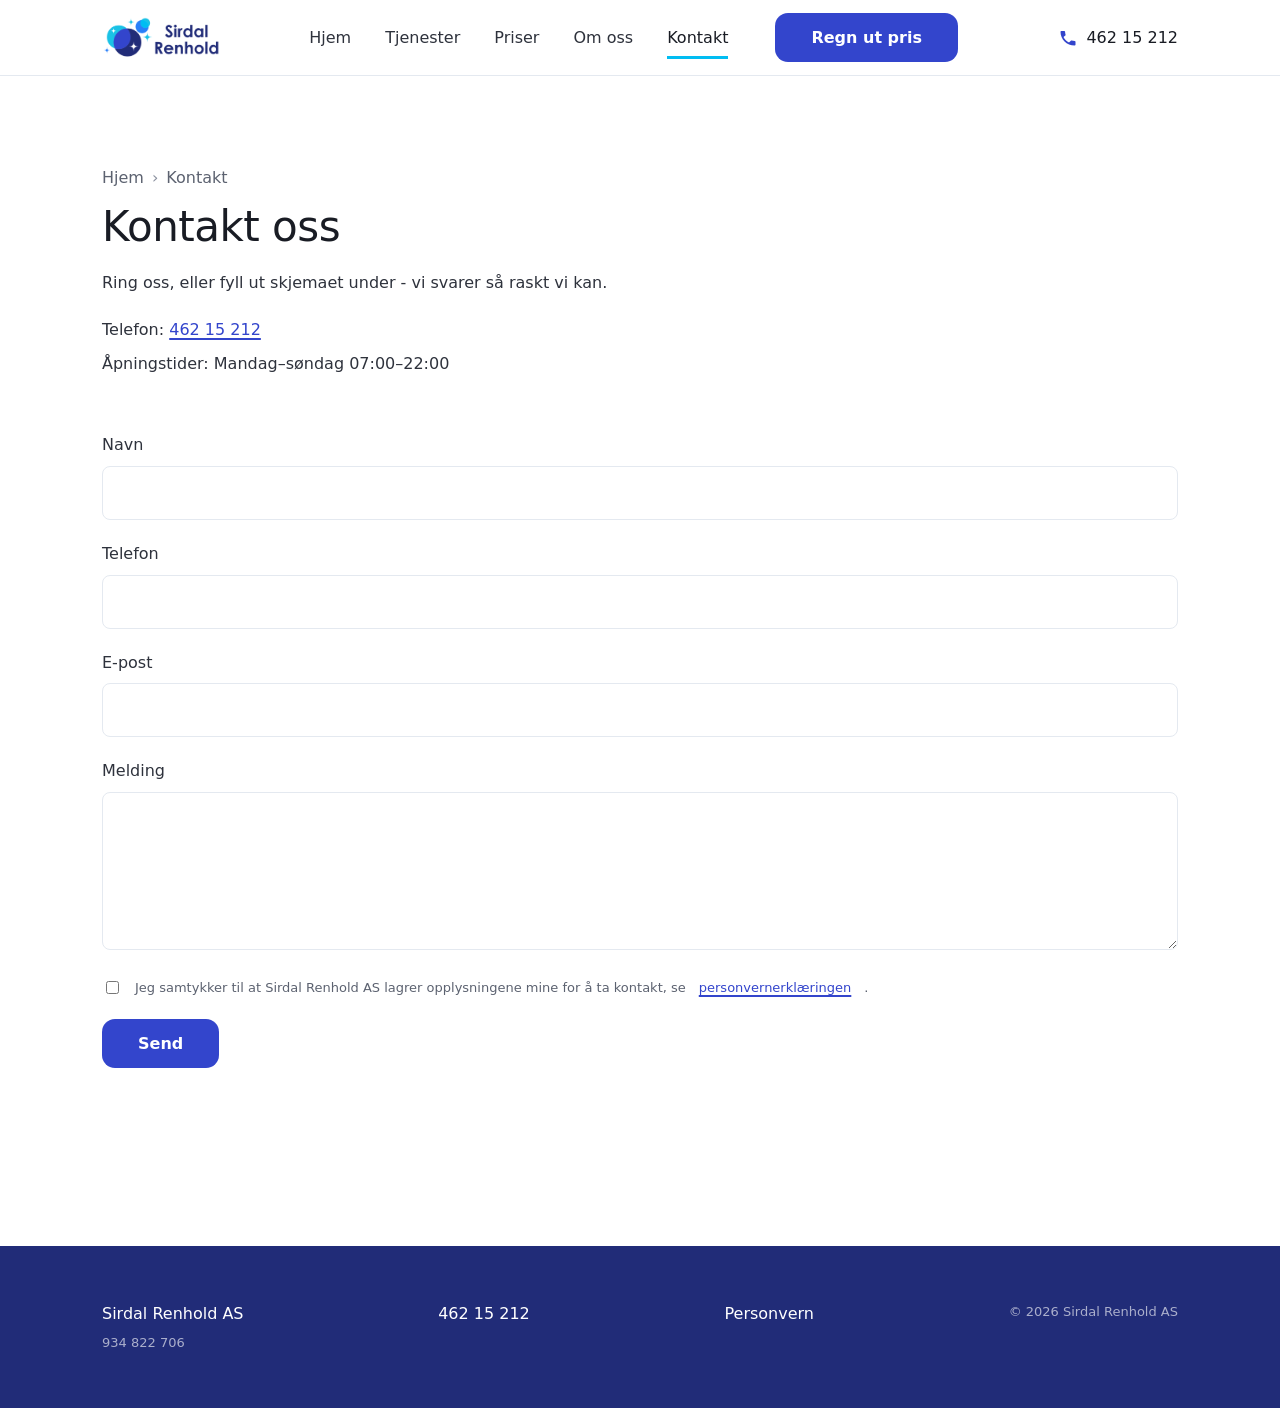
==== commit 9c8db2c5: "Nowe ceny klienta (inkl. MVA) i Wariant B Ceny i zakres usług wg notatek klientki z 20.10: - Hytteva" ====
--- a/kontakt.html
+++ b/kontakt.html
@@ -135,7 +135,20 @@
             <li>Åpningstider: Mandag–søndag 07:00–22:00</li>
           </ul>
 
-          <form data-contact-form>
+          <!-- Native Netlify Form: it stores the lead, notifies the client
+             (Netlify → Forms → Form notifications) and triggers the
+             confirmation e-mail in netlify/functions/submission-created.mjs.
+             It posts without JavaScript, so it keeps working if a script
+             fails to load. Do not add a submit handler that calls
+             preventDefault — the submission would never reach Netlify. -->
+          <form
+            name="kontakt"
+            method="POST"
+            action="/takk.html"
+            data-netlify="true"
+            netlify-honeypot="company"
+          >
+            <input type="hidden" name="form-name" value="kontakt" />
             <div class="sr-only" aria-hidden="true">
               <label for="contact-company">Firma</label>
               <input
@@ -234,24 +247,5 @@
     </div>
 
     <script type="module" src="/assets/js/ui.js"></script>
-    <script type="module">
-      // Standalone contact form — separate from the price wizard's own form.
-      //
-      // TODO: faza 3 — send skjemadata til en Netlify-funksjon i stedet for
-      // bare å omdirigere. Slik det står nå får brukeren en takkeside uten at
-      // henvendelsen faktisk går noe sted. Ikke sett domenet på denne
-      // versjonen før backend er på plass.
-      //
-      // Honeypot: feltet [name="company"] er skjult for mennesker. Er det
-      // utfylt, kommer innsendingen fra en bot og skal forkastes i fase 3.
-      const form = document.querySelector('[data-contact-form]');
-
-      if (form) {
-        form.addEventListener('submit', (event) => {
-          event.preventDefault();
-          window.location.href = '/takk.html';
-        });
-      }
-    </script>
   </body>
 </html>
--- a/assets/css/components.css
+++ b/assets/css/components.css
@@ -4,7 +4,14 @@
 
    Weight discipline: 600 is the heaviest weight used anywhere. Emphasis
    comes from scale, colour and space — when every label is 700, nothing
-   reads as emphasised. */
+   reads as emphasised.
+
+   Header breakpoint is 65rem (1040px), not 45rem. Between 720px and
+   1040px the row (logo + five links + CTA + phone) does not fit and
+   wraps onto itself. The hamburger stays until there is genuinely room.
+   Below that width the phone link is hidden too — the sticky CTA bar
+   carries "Ring oss", so the number is never out of reach. The bar hides
+   at the same 65rem, so the two switch together. */
 
 /* Breadcrumbs ------------------------------------------------------------- */
 
@@ -115,9 +122,9 @@
    .site-header has overflow set to hidden, scroll or auto. If the bar
    still scrolls away, look for an overflow-x: hidden added to html,
    body or a page wrapper to suppress horizontal scrolling — replace it
-   with overflow-x: clip, which does not break sticky. */
-
-/* Light header. The logo is a colour mark built for light backgrounds —
+   with overflow-x: clip, which does not break sticky.
+
+   Light header. The logo is a colour mark built for light backgrounds —
    on navy its own navy lettering disappears. A hairline separates the
    bar from white page content; .is-scrolled deepens it once the page
    moves, so the header reads as a layer above the content. */
@@ -160,14 +167,11 @@
   width: auto;
 }
 
-@media (min-width: 45rem) {
-  .logo img {
-    height: 42px;
-  }
-}
-
+/* Hidden below the desktop breakpoint: the sticky CTA bar carries the
+   "Ring oss" button there, so the header stays uncluttered without
+   costing anyone the phone number. */
 .header-phone {
-  display: inline-flex;
+  display: none;
   align-items: center;
   gap: var(--space-2);
   color: var(--ink-900);
@@ -246,22 +250,6 @@
   color: var(--brand-600);
 }
 
-.main-nav li:has(.nav-cta) {
-  margin-top: var(--space-3);
-}
-
-.main-nav .nav-cta {
-  margin-top: 0;
-  margin-bottom: 0;
-}
-
-@media (min-width: 45rem) {
-  .main-nav li:has(.nav-cta) {
-    margin-top: 0;
-    margin-left: var(--space-3);
-  }
-}
-
 /* Current page is marked with weight and a cyan underline rather than
    colour alone, so the state survives for colour-blind users. */
 .main-nav a[aria-current] {
@@ -270,15 +258,18 @@
   box-shadow: inset 0 -3px 0 var(--brand-accent);
 }
 
-.nav-cta {
+/* CTA inside the nav. The spacing lives on the <li>; the anchor itself
+   only has to undo what .main-nav a did to it — that selector is more
+   specific than .btn and would otherwise flatten the button to a text
+   link. Keeping the two concerns apart avoids the three-way margin
+   conflict this block used to have. */
+.main-nav li:has(.nav-cta) {
   margin-top: var(--space-3);
 }
 
-/* .main-nav a above (color/display/padding) is more specific than the
-   plain .btn/.btn-primary classes and would otherwise flatten the CTA
-   to a bare text link — restore the button look explicitly. */
 .main-nav a.nav-cta {
   display: inline-flex;
+  margin: 0;
   color: var(--cta-text);
   padding: var(--space-3) var(--space-5);
 }
@@ -287,7 +278,12 @@
   color: var(--cta-text);
 }
 
-@media (min-width: 45rem) {
+/* Locks the page behind the open mobile menu. */
+body.nav-open {
+  overflow: hidden;
+}
+
+@media (min-width: 65rem) {
   .header-inner {
     flex-wrap: nowrap;
     gap: var(--space-5);
@@ -298,14 +294,30 @@
   }
 
   .logo {
+    order: 1;
     margin-right: var(--space-6);
   }
 
+  .logo img {
+    height: 42px;
+  }
+
+  /* Nav sits after the phone link in the DOM so that it wraps cleanly to
+     its own row on mobile. On desktop, order puts it back between the
+     logo and the phone number. */
   .main-nav {
+    order: 2;
     flex-basis: auto;
     display: block;
+    margin-inline: 0;
+    padding-inline: 0;
     margin-right: auto;
     border-top: none;
+  }
+
+  .header-phone {
+    display: inline-flex;
+    order: 3;
   }
 
   .main-nav ul {
@@ -319,8 +331,13 @@
     padding: var(--space-2) 0;
   }
 
-  .nav-cta {
+  .main-nav li:has(.nav-cta) {
     margin-top: 0;
+    margin-left: var(--space-3);
+  }
+
+  body.nav-open {
+    overflow: visible;
   }
 }
 
@@ -643,6 +660,12 @@
   border-radius: var(--radius-lg);
   padding: var(--space-4);
   margin-bottom: var(--space-6);
+}
+
+/* Reserves space before the wizard renders, so the page below does not
+   jump once JavaScript fills it in (CLS). */
+.wizard:empty {
+  min-height: 32rem;
 }
 
 @media (min-width: 40rem) {
@@ -831,6 +854,22 @@
   border-color: var(--danger);
 }
 
+/* Contact details list in page content (kontakt.html). Deliberately not
+   .footer-contact — a footer class used in the main content breaks the
+   next time the footer is restyled. */
+.contact-list {
+  list-style: none;
+  padding: 0;
+  margin: 0 0 var(--space-6);
+  display: flex;
+  flex-direction: column;
+  gap: var(--space-2);
+}
+
+.contact-list li {
+  margin-top: 0;
+}
+
 /* Price table (priser.html static fallback) ------------------------------------- */
 
 .price-table {
@@ -1051,6 +1090,9 @@
 }
 
 /* Sticky mobile CTA bar --------------------------------------------------------------- */
+/* Hidden at 65rem, the same width the header switches to its desktop
+   layout — below that the nav is collapsed, the header phone link is
+   hidden, and this bar carries both the CTA and the phone number. */
 
 .sticky-cta {
   position: fixed;
@@ -1077,7 +1119,7 @@
   transform: translateY(0);
 }
 
-@media (min-width: 60rem) {
+@media (min-width: 65rem) {
   .sticky-cta {
     display: none;
   }
@@ -1089,19 +1131,3 @@
     transition: none;
   }
 }
-.wizard:empty {
-  min-height: 32rem;
-}
-
-.contact-list {
-  list-style: none;
-  padding: 0;
-  margin: 0 0 var(--space-6);
-  display: flex;
-  flex-direction: column;
-  gap: var(--space-2);
-}
-
-.contact-list li {
-  margin-top: 0;
-}
